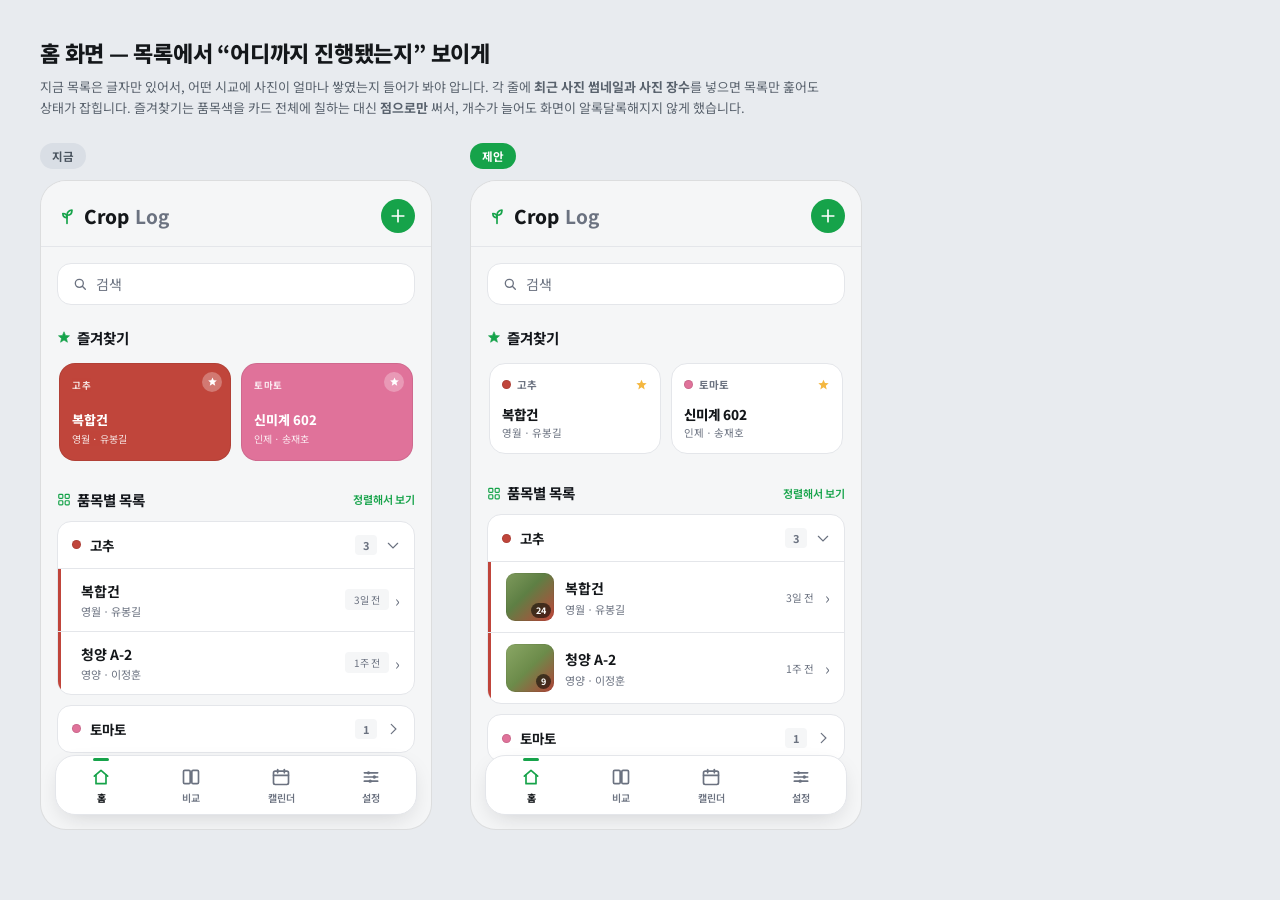
==== .design-proposal/Main.dc.html @ 5c14a6d0 "Add UI proposal design sources Side-by-side current/proposed mockups for three screens (home list th" ====
<!doctype html>
<html>
<head>
  <meta charset="utf-8">
  <script src="./support.js"></script>
</head>
<body>
<x-dc>
<helmet>
  <link rel="stylesheet" href="https://fonts.googleapis.com/css2?family=Noto+Sans+KR:wght@400;500;700;800;900&display=swap">
  <style>
    :root{
      --soil:#12151A; --leaf:#16A34A; --cream:#F5F6F7; --paper:#ffffff;
      --line:#E4E6EA; --ink:#14171A; --muted:#6B7280;
    }
    body{margin:0;background:#E8EBEF;color:var(--ink);
      font-family:'Noto Sans KR','Apple SD Gothic Neo','Malgun Gothic',sans-serif;}
    a{color:var(--leaf);} a:hover{color:#15803D;}
    .board{padding:36px 40px 40px;}
    .board-title{font-size:22px;font-weight:800;margin:0 0 8px;letter-spacing:-0.01em;}
    .board-sub{font-size:13px;line-height:1.65;color:#59626D;margin:0 0 24px;max-width:780px;}
    .cols{display:flex;gap:40px;align-items:flex-start;}
    .col{display:flex;flex-direction:column;gap:11px;width:390px;}
    .chip{align-self:flex-start;display:inline-flex;align-items:center;gap:6px;
      font-size:11.5px;font-weight:700;padding:5px 12px;border-radius:20px;}
    .chip-now{background:#D9DEE5;color:#4B5560;}
    .chip-new{background:var(--leaf);color:#fff;}

    /* ── 실제 앱 화면 (style.css 값 그대로) ── */
    .phone{width:390px;height:648px;background:var(--cream);border:1px solid rgba(0,0,0,0.10);
      border-radius:26px;overflow:hidden;position:relative;display:flex;flex-direction:column;}
    .topbar{display:flex;align-items:center;justify-content:space-between;gap:10px;
      background:var(--cream);padding:18px 16px 13px;border-bottom:1px solid var(--line);}
    .logo{display:flex;align-items:center;gap:7px;font-size:19px;font-weight:800;letter-spacing:-0.02em;}
    .logo em{font-style:normal;color:var(--muted);font-weight:700;}
    .add{width:34px;height:34px;border-radius:50%;background:var(--leaf);color:#fff;
      display:flex;align-items:center;justify-content:center;flex:0 0 auto;}
    .main{flex:1;padding:16px 16px 0;overflow:hidden;}
    .search{display:flex;align-items:center;gap:8px;background:var(--paper);
      border:1px solid var(--line);border-radius:14px;padding:10px 14px;margin-bottom:20px;
      color:var(--muted);font-size:14px;}
    .sect{display:flex;align-items:center;gap:6px;font-size:14.5px;font-weight:700;
      color:var(--soil);margin:22px 0 11px;}
    .sect:first-of-type{margin-top:0;}
    .sect svg{color:var(--leaf);flex:0 0 auto;}
    .sect .link{margin-left:auto;font-size:11px;font-weight:600;color:var(--leaf);}

    /* 즐겨찾기 — 지금: 품목색 카드 */
    .pin-row{display:grid;grid-template-columns:repeat(2,minmax(0,1fr));gap:10px;padding:4px 2px 6px;}
    .pin{border-radius:16px;padding:14px 12px;position:relative;overflow:hidden;
      border:1px solid rgba(0,0,0,0.08);color:#fff;}
    .pin .ribbon{position:absolute;top:8px;right:8px;width:20px;height:20px;border-radius:50%;
      background:rgba(255,255,255,0.28);display:flex;align-items:center;justify-content:center;}
    .pin .crop{font-size:9.5px;font-weight:700;text-transform:uppercase;letter-spacing:0.5px;
      opacity:0.85;margin-bottom:20px;}
    .pin .name{font-size:13px;font-weight:800;line-height:1.3;margin-bottom:2px;}
    .pin .seg{font-size:10px;opacity:0.85;}

    /* 즐겨찾기 — 제안: 흰 카드 + 색은 점으로만 */
    .pin2{background:var(--paper);border:1px solid var(--line);border-radius:16px;
      padding:13px 12px;position:relative;}
    .pin2 .head{display:flex;align-items:center;gap:6px;margin-bottom:14px;}
    .pin2 .dot{width:9px;height:9px;border-radius:50%;flex:0 0 auto;
      box-shadow:inset 0 0 0 1px rgba(0,0,0,0.10);}
    .pin2 .crop{font-size:10.5px;font-weight:700;color:var(--muted);}
    .pin2 .star{margin-left:auto;color:#F4B740;display:flex;}
    .pin2 .name{font-size:13.5px;font-weight:800;line-height:1.3;margin-bottom:2px;}
    .pin2 .seg{font-size:10.5px;color:var(--muted);}

    /* 품목 그룹 */
    .group{background:var(--paper);border:1px solid var(--line);border-radius:14px;
      overflow:hidden;margin-bottom:10px;}
    .ghead{display:flex;align-items:center;gap:9px;padding:13px 14px;}
    .gdot{width:9px;height:9px;border-radius:50%;flex:0 0 auto;box-shadow:inset 0 0 0 1px rgba(0,0,0,0.10);}
    .gname{font-weight:700;font-size:13.5px;flex:1;}
    .gcount{font-size:11px;font-weight:700;color:var(--muted);background:var(--cream);
      border-radius:4px;padding:2px 8px;}
    .gchev{color:var(--muted);display:flex;}
    .gbody{border-top:1px solid var(--line);}

    /* 목록 행 — 지금 */
    .row{position:relative;display:flex;justify-content:space-between;align-items:center;
      padding:12px 14px;border-bottom:1px solid var(--line);overflow:hidden;}
    .row:last-child{border-bottom:none;}
    .row .bar{position:absolute;left:0;top:0;bottom:0;width:3px;}
    .row .info{padding-left:9px;}
    .row .info .name{font-size:14px;font-weight:700;}
    .row .info .sub{font-size:11px;color:var(--muted);margin-top:2px;}
    .row .right{display:flex;align-items:center;gap:6px;}
    .row .when{font-size:10px;color:var(--muted);background:var(--cream);
      padding:3px 9px;border-radius:4px;white-space:nowrap;}
    .row .chev{color:var(--muted);}

    /* 목록 행 — 제안: 최근 사진 썸네일 + 사진 수 */
    .row2{position:relative;display:flex;align-items:center;gap:11px;
      padding:11px 14px 11px 12px;border-bottom:1px solid var(--line);overflow:hidden;}
    .row2:last-child{border-bottom:none;}
    .row2 .bar{position:absolute;left:0;top:0;bottom:0;width:3px;}
    .row2 .thumb{width:48px;height:48px;border-radius:9px;flex:0 0 auto;margin-left:6px;
      position:relative;overflow:hidden;box-shadow:inset 0 0 0 1px rgba(0,0,0,0.06);}
    .row2 .thumb .n{position:absolute;right:3px;bottom:3px;background:rgba(0,0,0,0.55);
      color:#fff;font-size:9px;font-weight:700;padding:1px 5px;border-radius:9px;}
    .row2 .info{flex:1;min-width:0;}
    .row2 .info .name{font-size:14px;font-weight:700;}
    .row2 .info .sub{font-size:11px;color:var(--muted);margin-top:3px;}
    .row2 .when{font-size:10.5px;color:var(--muted);white-space:nowrap;}
    .row2 .chev{color:var(--muted);flex:0 0 auto;}
    .empty-note{font-size:10.5px;color:var(--muted);padding:2px 2px 0;}

    /* 하단 네비 */
    .nav{position:absolute;left:14px;right:14px;bottom:14px;background:var(--paper);
      border:1px solid var(--line);border-radius:20px;display:flex;
      box-shadow:0 8px 24px -8px rgba(20,23,26,0.18);}
    .nav .it{flex:1;text-align:center;padding:11px 0 9px;font-size:10px;font-weight:600;
      color:var(--muted);position:relative;}
    .nav .it svg{display:block;margin:0 auto 3px;}
    .nav .it.on{color:var(--ink);font-weight:800;}
    .nav .it.on svg{color:var(--leaf);}
    .nav .it.on::before{content:'';position:absolute;top:2px;left:50%;transform:translateX(-50%);
      width:16px;height:3px;background:var(--leaf);border-radius:2px;}
  </style>
</helmet>

<div class="board">
  <h1 class="board-title">홈 화면 — 목록에서 “어디까지 진행됐는지” 보이게</h1>
  <p class="board-sub">지금 목록은 글자만 있어서, 어떤 시교에 사진이 얼마나 쌓였는지 들어가 봐야 압니다. 각 줄에 <b>최근 사진 썸네일과 사진 장수</b>를 넣으면 목록만 훑어도 상태가 잡힙니다. 즐겨찾기는 품목색을 카드 전체에 칠하는 대신 <b>점으로만</b> 써서, 개수가 늘어도 화면이 알록달록해지지 않게 했습니다.</p>

  <div class="cols">
    <!-- ───────── 지금 ───────── -->
    <div class="col">
      <span class="chip chip-now">지금</span>
      <div class="phone">
        <div class="topbar">
          <div class="logo">
            <svg width="20" height="20" viewBox="0 0 24 24" fill="none" stroke="#16A34A" stroke-width="2" stroke-linecap="round" stroke-linejoin="round"><path d="M12 21V11"/><path d="M12 11c0-3.6 2.4-6 6-6 0 3.6-2.4 6-6 6Z"/><path d="M12 14c0-3-2-5-5-5 0 3 2 5 5 5Z"/></svg>
            Crop<em>Log</em>
          </div>
          <div class="add">
            <svg width="20" height="20" viewBox="0 0 24 24" fill="none" stroke="currentColor" stroke-width="2" stroke-linecap="round"><line x1="12" y1="5" x2="12" y2="19"/><line x1="5" y1="12" x2="19" y2="12"/></svg>
          </div>
        </div>
        <div class="main">
          <div class="search">
            <svg width="16" height="16" viewBox="0 0 24 24" fill="none" stroke="currentColor" stroke-width="2" stroke-linecap="round"><circle cx="11" cy="11" r="6"/><line x1="20" y1="20" x2="15.5" y2="15.5"/></svg>
            검색
          </div>

          <div class="sect">
            <svg width="14" height="14" viewBox="0 0 24 24" fill="currentColor" stroke="currentColor" stroke-width="1" stroke-linejoin="round"><polygon points="12,3 14.7,9.3 21.5,9.9 16.3,14.4 17.9,21 12,17.3 6.1,21 7.7,14.4 2.5,9.9 9.3,9.3"/></svg>
            즐겨찾기
          </div>
          <div class="pin-row">
            <div class="pin" style="background:#C0453B">
              <div class="ribbon"><svg width="11" height="11" viewBox="0 0 24 24" fill="#fff"><polygon points="12,3 14.7,9.3 21.5,9.9 16.3,14.4 17.9,21 12,17.3 6.1,21 7.7,14.4 2.5,9.9 9.3,9.3"/></svg></div>
              <div class="crop">고추</div>
              <div class="name">복합건</div>
              <div class="seg">영월 · 유봉길</div>
            </div>
            <div class="pin" style="background:#E0729A">
              <div class="ribbon"><svg width="11" height="11" viewBox="0 0 24 24" fill="#fff"><polygon points="12,3 14.7,9.3 21.5,9.9 16.3,14.4 17.9,21 12,17.3 6.1,21 7.7,14.4 2.5,9.9 9.3,9.3"/></svg></div>
              <div class="crop">토마토</div>
              <div class="name">신미계 602</div>
              <div class="seg">인제 · 송재호</div>
            </div>
          </div>

          <div class="sect">
            <svg width="14" height="14" viewBox="0 0 24 24" fill="none" stroke="currentColor" stroke-width="2" stroke-linejoin="round"><rect x="3" y="4" width="7" height="7" rx="1.5"/><rect x="14" y="4" width="7" height="7" rx="1.5"/><rect x="3" y="15" width="7" height="7" rx="1.5"/><rect x="14" y="15" width="7" height="7" rx="1.5"/></svg>
            품목별 목록
            <span class="link">정렬해서 보기</span>
          </div>
          <div class="group">
            <div class="ghead">
              <span class="gdot" style="background:#C0453B"></span>
              <span class="gname">고추</span>
              <span class="gcount">3</span>
              <span class="gchev"><svg width="14" height="14" viewBox="0 0 24 24" fill="none" stroke="currentColor" stroke-width="2" stroke-linecap="round" style="transform:rotate(90deg)"><polyline points="9,4 17,12 9,20"/></svg></span>
            </div>
            <div class="gbody">
              <div class="row">
                <div class="bar" style="background:#C0453B"></div>
                <div class="info"><div class="name">복합건</div><div class="sub">영월 · 유봉길</div></div>
                <div class="right"><span class="when">3일 전</span><span class="chev">›</span></div>
              </div>
              <div class="row">
                <div class="bar" style="background:#C0453B"></div>
                <div class="info"><div class="name">청양 A-2</div><div class="sub">영양 · 이정훈</div></div>
                <div class="right"><span class="when">1주 전</span><span class="chev">›</span></div>
              </div>
            </div>
          </div>
          <div class="group">
            <div class="ghead">
              <span class="gdot" style="background:#E0729A"></span>
              <span class="gname">토마토</span>
              <span class="gcount">1</span>
              <span class="gchev"><svg width="14" height="14" viewBox="0 0 24 24" fill="none" stroke="currentColor" stroke-width="2" stroke-linecap="round"><polyline points="9,4 17,12 9,20"/></svg></span>
            </div>
          </div>
        </div>

        <div class="nav">
          <div class="it on"><svg width="20" height="20" viewBox="0 0 24 24" fill="none" stroke="currentColor" stroke-width="2" stroke-linecap="round" stroke-linejoin="round"><path d="M4 11l8-7 8 7"/><path d="M6 9.5V20h12V9.5"/></svg>홈</div>
          <div class="it"><svg width="20" height="20" viewBox="0 0 24 24" fill="none" stroke="currentColor" stroke-width="2" stroke-linejoin="round"><rect x="3" y="4" width="8" height="16" rx="1.5"/><rect x="13" y="4" width="8" height="16" rx="1.5"/></svg>비교</div>
          <div class="it"><svg width="20" height="20" viewBox="0 0 24 24" fill="none" stroke="currentColor" stroke-width="2" stroke-linecap="round" stroke-linejoin="round"><rect x="3" y="5" width="18" height="16" rx="2"/><line x1="3" y1="10" x2="21" y2="10"/><line x1="8" y1="3" x2="8" y2="7"/><line x1="16" y1="3" x2="16" y2="7"/></svg>캘린더</div>
          <div class="it"><svg width="20" height="20" viewBox="0 0 24 24" fill="none" stroke="currentColor" stroke-width="2" stroke-linecap="round"><line x1="4" y1="7" x2="20" y2="7"/><circle cx="9" cy="7" r="2" fill="currentColor" stroke="none"/><line x1="4" y1="12" x2="20" y2="12"/><circle cx="16" cy="12" r="2" fill="currentColor" stroke="none"/><line x1="4" y1="17" x2="20" y2="17"/><circle cx="11" cy="17" r="2" fill="currentColor" stroke="none"/></svg>설정</div>
        </div>
      </div>
    </div>

    <!-- ───────── 제안 ───────── -->
    <div class="col">
      <span class="chip chip-new">제안</span>
      <div class="phone">
        <div class="topbar">
          <div class="logo">
            <svg width="20" height="20" viewBox="0 0 24 24" fill="none" stroke="#16A34A" stroke-width="2" stroke-linecap="round" stroke-linejoin="round"><path d="M12 21V11"/><path d="M12 11c0-3.6 2.4-6 6-6 0 3.6-2.4 6-6 6Z"/><path d="M12 14c0-3-2-5-5-5 0 3 2 5 5 5Z"/></svg>
            Crop<em>Log</em>
          </div>
          <div class="add">
            <svg width="20" height="20" viewBox="0 0 24 24" fill="none" stroke="currentColor" stroke-width="2" stroke-linecap="round"><line x1="12" y1="5" x2="12" y2="19"/><line x1="5" y1="12" x2="19" y2="12"/></svg>
          </div>
        </div>
        <div class="main">
          <div class="search">
            <svg width="16" height="16" viewBox="0 0 24 24" fill="none" stroke="currentColor" stroke-width="2" stroke-linecap="round"><circle cx="11" cy="11" r="6"/><line x1="20" y1="20" x2="15.5" y2="15.5"/></svg>
            검색
          </div>

          <div class="sect">
            <svg width="14" height="14" viewBox="0 0 24 24" fill="currentColor" stroke="currentColor" stroke-width="1" stroke-linejoin="round"><polygon points="12,3 14.7,9.3 21.5,9.9 16.3,14.4 17.9,21 12,17.3 6.1,21 7.7,14.4 2.5,9.9 9.3,9.3"/></svg>
            즐겨찾기
          </div>
          <div class="pin-row">
            <div class="pin2">
              <div class="head">
                <span class="dot" style="background:#C0453B"></span>
                <span class="crop">고추</span>
                <span class="star"><svg width="13" height="13" viewBox="0 0 24 24" fill="currentColor"><polygon points="12,3 14.7,9.3 21.5,9.9 16.3,14.4 17.9,21 12,17.3 6.1,21 7.7,14.4 2.5,9.9 9.3,9.3"/></svg></span>
              </div>
              <div class="name">복합건</div>
              <div class="seg">영월 · 유봉길</div>
            </div>
            <div class="pin2">
              <div class="head">
                <span class="dot" style="background:#E0729A"></span>
                <span class="crop">토마토</span>
                <span class="star"><svg width="13" height="13" viewBox="0 0 24 24" fill="currentColor"><polygon points="12,3 14.7,9.3 21.5,9.9 16.3,14.4 17.9,21 12,17.3 6.1,21 7.7,14.4 2.5,9.9 9.3,9.3"/></svg></span>
              </div>
              <div class="name">신미계 602</div>
              <div class="seg">인제 · 송재호</div>
            </div>
          </div>

          <div class="sect">
            <svg width="14" height="14" viewBox="0 0 24 24" fill="none" stroke="currentColor" stroke-width="2" stroke-linejoin="round"><rect x="3" y="4" width="7" height="7" rx="1.5"/><rect x="14" y="4" width="7" height="7" rx="1.5"/><rect x="3" y="15" width="7" height="7" rx="1.5"/><rect x="14" y="15" width="7" height="7" rx="1.5"/></svg>
            품목별 목록
            <span class="link">정렬해서 보기</span>
          </div>
          <div class="group">
            <div class="ghead">
              <span class="gdot" style="background:#C0453B"></span>
              <span class="gname">고추</span>
              <span class="gcount">3</span>
              <span class="gchev"><svg width="14" height="14" viewBox="0 0 24 24" fill="none" stroke="currentColor" stroke-width="2" stroke-linecap="round" style="transform:rotate(90deg)"><polyline points="9,4 17,12 9,20"/></svg></span>
            </div>
            <div class="gbody">
              <div class="row2">
                <div class="bar" style="background:#C0453B"></div>
                <div class="thumb" style="background:linear-gradient(135deg,#7E9A5C 0%,#5E7F44 42%,#C1443A 100%)">
                  <span class="n">24</span>
                </div>
                <div class="info">
                  <div class="name">복합건</div>
                  <div class="sub">영월 · 유봉길</div>
                </div>
                <span class="when">3일 전</span>
                <span class="chev">›</span>
              </div>
              <div class="row2">
                <div class="bar" style="background:#C0453B"></div>
                <div class="thumb" style="background:linear-gradient(135deg,#8AA765 0%,#6C8B4A 50%,#B14338 100%)">
                  <span class="n">9</span>
                </div>
                <div class="info">
                  <div class="name">청양 A-2</div>
                  <div class="sub">영양 · 이정훈</div>
                </div>
                <span class="when">1주 전</span>
                <span class="chev">›</span>
              </div>
            </div>
          </div>
          <div class="group">
            <div class="ghead">
              <span class="gdot" style="background:#E0729A"></span>
              <span class="gname">토마토</span>
              <span class="gcount">1</span>
              <span class="gchev"><svg width="14" height="14" viewBox="0 0 24 24" fill="none" stroke="currentColor" stroke-width="2" stroke-linecap="round"><polyline points="9,4 17,12 9,20"/></svg></span>
            </div>
          </div>
          <div class="empty-note">※ 썸네일은 예시 이미지입니다 — 실제로는 마지막에 올린 사진이 들어갑니다.</div>
        </div>

        <div class="nav">
          <div class="it on"><svg width="20" height="20" viewBox="0 0 24 24" fill="none" stroke="currentColor" stroke-width="2" stroke-linecap="round" stroke-linejoin="round"><path d="M4 11l8-7 8 7"/><path d="M6 9.5V20h12V9.5"/></svg>홈</div>
          <div class="it"><svg width="20" height="20" viewBox="0 0 24 24" fill="none" stroke="currentColor" stroke-width="2" stroke-linejoin="round"><rect x="3" y="4" width="8" height="16" rx="1.5"/><rect x="13" y="4" width="8" height="16" rx="1.5"/></svg>비교</div>
          <div class="it"><svg width="20" height="20" viewBox="0 0 24 24" fill="none" stroke="currentColor" stroke-width="2" stroke-linecap="round" stroke-linejoin="round"><rect x="3" y="5" width="18" height="16" rx="2"/><line x1="3" y1="10" x2="21" y2="10"/><line x1="8" y1="3" x2="8" y2="7"/><line x1="16" y1="3" x2="16" y2="7"/></svg>캘린더</div>
          <div class="it"><svg width="20" height="20" viewBox="0 0 24 24" fill="none" stroke="currentColor" stroke-width="2" stroke-linecap="round"><line x1="4" y1="7" x2="20" y2="7"/><circle cx="9" cy="7" r="2" fill="currentColor" stroke="none"/><line x1="4" y1="12" x2="20" y2="12"/><circle cx="16" cy="12" r="2" fill="currentColor" stroke="none"/><line x1="4" y1="17" x2="20" y2="17"/><circle cx="11" cy="17" r="2" fill="currentColor" stroke="none"/></svg>설정</div>
        </div>
      </div>
    </div>
  </div>
</div>
</x-dc>
</body>
</html>
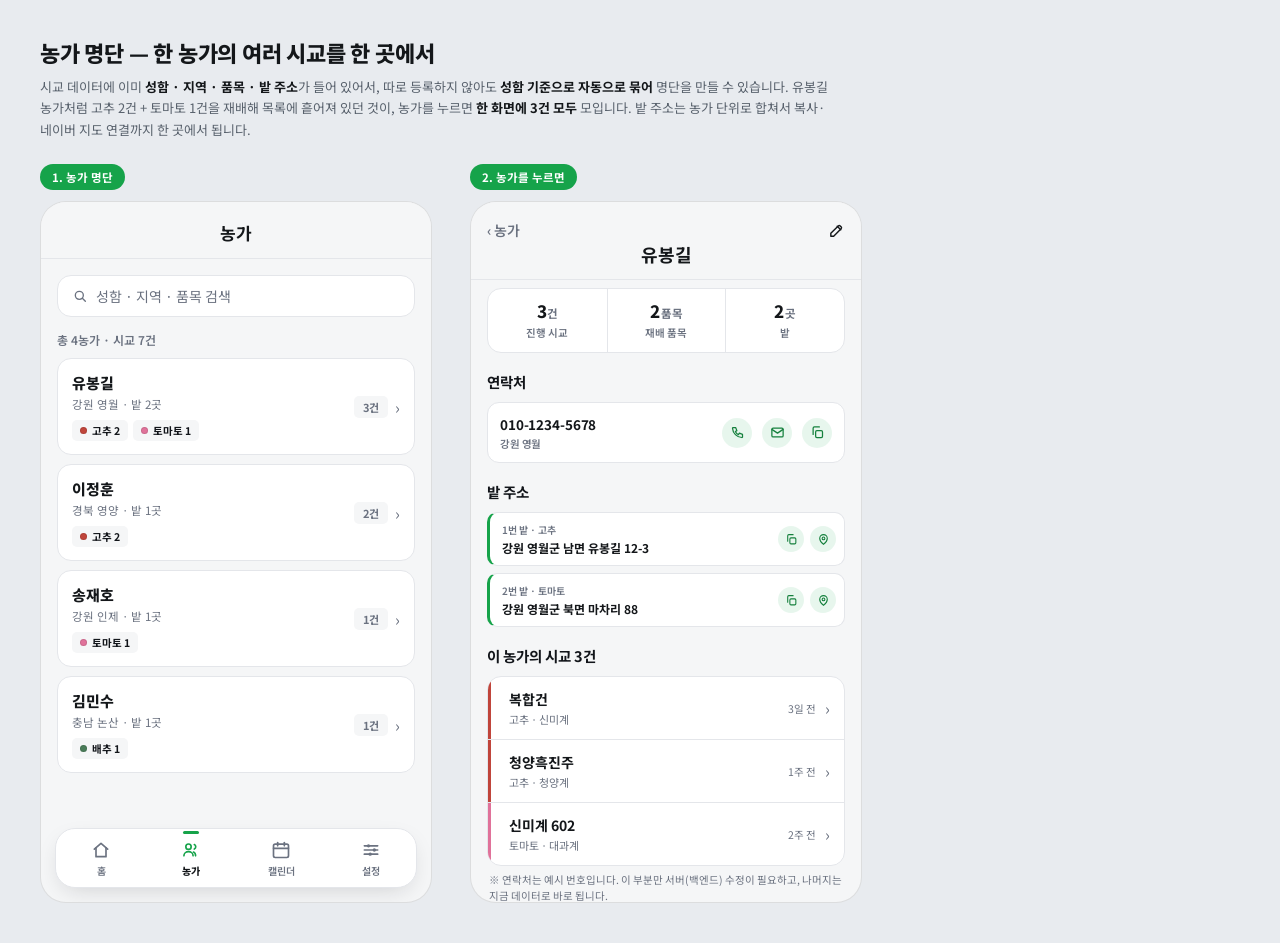
==== commit d33720b7: "Add grower directory design sources Mockups for a grower-keyed view of the same trial data: a direct" ====
--- a/.design-proposal/Main.dc.html
+++ b/.design-proposal/Main.dc.html
@@ -18,96 +18,84 @@
     a{color:var(--leaf);} a:hover{color:#15803D;}
     .board{padding:36px 40px 40px;}
     .board-title{font-size:22px;font-weight:800;margin:0 0 8px;letter-spacing:-0.01em;}
-    .board-sub{font-size:13px;line-height:1.65;color:#59626D;margin:0 0 24px;max-width:780px;}
+    .board-sub{font-size:13px;line-height:1.65;color:#59626D;margin:0 0 24px;max-width:790px;}
+    .board-sub b{color:var(--ink);}
     .cols{display:flex;gap:40px;align-items:flex-start;}
     .col{display:flex;flex-direction:column;gap:11px;width:390px;}
     .chip{align-self:flex-start;display:inline-flex;align-items:center;gap:6px;
-      font-size:11.5px;font-weight:700;padding:5px 12px;border-radius:20px;}
-    .chip-now{background:#D9DEE5;color:#4B5560;}
-    .chip-new{background:var(--leaf);color:#fff;}
-
-    /* ── 실제 앱 화면 (style.css 값 그대로) ── */
-    .phone{width:390px;height:648px;background:var(--cream);border:1px solid rgba(0,0,0,0.10);
+      font-size:11.5px;font-weight:700;padding:5px 12px;border-radius:20px;
+      background:var(--leaf);color:#fff;}
+
+    .phone{width:390px;height:700px;background:var(--cream);border:1px solid rgba(0,0,0,0.10);
       border-radius:26px;overflow:hidden;position:relative;display:flex;flex-direction:column;}
     .topbar{display:flex;align-items:center;justify-content:space-between;gap:10px;
       background:var(--cream);padding:18px 16px 13px;border-bottom:1px solid var(--line);}
-    .logo{display:flex;align-items:center;gap:7px;font-size:19px;font-weight:800;letter-spacing:-0.02em;}
-    .logo em{font-style:normal;color:var(--muted);font-weight:700;}
-    .add{width:34px;height:34px;border-radius:50%;background:var(--leaf);color:#fff;
+    .topbar h1{margin:0;font-size:17px;font-weight:700;flex:1;text-align:center;}
+    .topbar .back{font-size:14px;font-weight:600;color:var(--muted);}
+    .topbar .sp{width:34px;flex:0 0 auto;}
+    .tb-stack{flex-direction:column;align-items:stretch;gap:2px;padding-bottom:12px;}
+    .tb-row{display:flex;align-items:center;justify-content:space-between;gap:8px;}
+    .tb-stack h1{font-size:18px;line-height:1.35;text-align:center;}
+    .main{flex:1;padding:16px 16px 0;overflow:hidden;}
+
+    .search{display:flex;align-items:center;gap:8px;background:var(--paper);
+      border:1px solid var(--line);border-radius:14px;padding:10px 14px;margin-bottom:14px;
+      color:var(--muted);font-size:14px;}
+    .count{font-size:12px;color:var(--muted);margin-bottom:10px;font-weight:600;}
+
+    /* 농가 카드 */
+    .farm{background:var(--paper);border:1px solid var(--line);border-radius:14px;
+      padding:13px 14px;margin-bottom:9px;display:flex;align-items:center;gap:12px;}
+    .farm .b{flex:1;min-width:0;}
+    .farm .nm{font-size:15px;font-weight:800;letter-spacing:-0.01em;}
+    .farm .rg{font-size:11.5px;color:var(--muted);margin-top:3px;}
+    .crops{display:flex;flex-wrap:wrap;gap:5px;margin-top:8px;}
+    .ctag{display:inline-flex;align-items:center;gap:5px;font-size:10.5px;font-weight:700;
+      background:var(--cream);border-radius:5px;padding:3px 8px;color:var(--soil);}
+    .ctag .d{width:7px;height:7px;border-radius:50%;box-shadow:inset 0 0 0 1px rgba(0,0,0,0.10);}
+    .farm .rt{display:flex;align-items:center;gap:7px;flex:0 0 auto;}
+    .farm .cnt{font-size:11px;font-weight:700;color:var(--muted);background:var(--cream);
+      border-radius:5px;padding:3px 9px;white-space:nowrap;}
+    .farm .chev{color:var(--muted);}
+
+    /* 농가 상세 */
+    .stats{display:grid;grid-template-columns:repeat(3,minmax(0,1fr));background:var(--paper);
+      border:1px solid var(--line);border-radius:14px;overflow:hidden;margin:-8px 0 12px;}
+    .stat{padding:12px 8px;text-align:center;}
+    .stat+.stat{border-left:1px solid var(--line);}
+    .stat .v{font-size:17px;font-weight:800;letter-spacing:-0.02em;line-height:1.2;}
+    .stat .v em{font-style:normal;font-size:11.5px;font-weight:700;color:var(--muted);margin-left:1px;}
+    .stat .k{font-size:10.5px;color:var(--muted);margin-top:4px;font-weight:600;}
+
+    .sect{display:flex;align-items:center;gap:6px;font-size:14.5px;font-weight:700;
+      color:var(--soil);margin:18px 0 10px;}
+    .sect:first-of-type{margin-top:0;}
+
+    .contact{display:flex;align-items:center;gap:10px;background:var(--paper);
+      border:1px solid var(--line);border-radius:12px;padding:11px 12px;margin-bottom:8px;}
+    .contact .t{flex:1;font-size:13.5px;font-weight:700;letter-spacing:-0.01em;}
+    .contact .t span{display:block;font-size:10.5px;font-weight:600;color:var(--muted);margin-top:2px;}
+    .ib{width:30px;height:30px;border-radius:50%;background:rgba(22,163,74,0.10);color:#15803D;
       display:flex;align-items:center;justify-content:center;flex:0 0 auto;}
-    .main{flex:1;padding:16px 16px 0;overflow:hidden;}
-    .search{display:flex;align-items:center;gap:8px;background:var(--paper);
-      border:1px solid var(--line);border-radius:14px;padding:10px 14px;margin-bottom:20px;
-      color:var(--muted);font-size:14px;}
-    .sect{display:flex;align-items:center;gap:6px;font-size:14.5px;font-weight:700;
-      color:var(--soil);margin:22px 0 11px;}
-    .sect:first-of-type{margin-top:0;}
-    .sect svg{color:var(--leaf);flex:0 0 auto;}
-    .sect .link{margin-left:auto;font-size:11px;font-weight:600;color:var(--leaf);}
-
-    /* 즐겨찾기 — 지금: 품목색 카드 */
-    .pin-row{display:grid;grid-template-columns:repeat(2,minmax(0,1fr));gap:10px;padding:4px 2px 6px;}
-    .pin{border-radius:16px;padding:14px 12px;position:relative;overflow:hidden;
-      border:1px solid rgba(0,0,0,0.08);color:#fff;}
-    .pin .ribbon{position:absolute;top:8px;right:8px;width:20px;height:20px;border-radius:50%;
-      background:rgba(255,255,255,0.28);display:flex;align-items:center;justify-content:center;}
-    .pin .crop{font-size:9.5px;font-weight:700;text-transform:uppercase;letter-spacing:0.5px;
-      opacity:0.85;margin-bottom:20px;}
-    .pin .name{font-size:13px;font-weight:800;line-height:1.3;margin-bottom:2px;}
-    .pin .seg{font-size:10px;opacity:0.85;}
-
-    /* 즐겨찾기 — 제안: 흰 카드 + 색은 점으로만 */
-    .pin2{background:var(--paper);border:1px solid var(--line);border-radius:16px;
-      padding:13px 12px;position:relative;}
-    .pin2 .head{display:flex;align-items:center;gap:6px;margin-bottom:14px;}
-    .pin2 .dot{width:9px;height:9px;border-radius:50%;flex:0 0 auto;
-      box-shadow:inset 0 0 0 1px rgba(0,0,0,0.10);}
-    .pin2 .crop{font-size:10.5px;font-weight:700;color:var(--muted);}
-    .pin2 .star{margin-left:auto;color:#F4B740;display:flex;}
-    .pin2 .name{font-size:13.5px;font-weight:800;line-height:1.3;margin-bottom:2px;}
-    .pin2 .seg{font-size:10.5px;color:var(--muted);}
-
-    /* 품목 그룹 */
-    .group{background:var(--paper);border:1px solid var(--line);border-radius:14px;
-      overflow:hidden;margin-bottom:10px;}
-    .ghead{display:flex;align-items:center;gap:9px;padding:13px 14px;}
-    .gdot{width:9px;height:9px;border-radius:50%;flex:0 0 auto;box-shadow:inset 0 0 0 1px rgba(0,0,0,0.10);}
-    .gname{font-weight:700;font-size:13.5px;flex:1;}
-    .gcount{font-size:11px;font-weight:700;color:var(--muted);background:var(--cream);
-      border-radius:4px;padding:2px 8px;}
-    .gchev{color:var(--muted);display:flex;}
-    .gbody{border-top:1px solid var(--line);}
-
-    /* 목록 행 — 지금 */
-    .row{position:relative;display:flex;justify-content:space-between;align-items:center;
-      padding:12px 14px;border-bottom:1px solid var(--line);overflow:hidden;}
-    .row:last-child{border-bottom:none;}
-    .row .bar{position:absolute;left:0;top:0;bottom:0;width:3px;}
-    .row .info{padding-left:9px;}
-    .row .info .name{font-size:14px;font-weight:700;}
-    .row .info .sub{font-size:11px;color:var(--muted);margin-top:2px;}
-    .row .right{display:flex;align-items:center;gap:6px;}
-    .row .when{font-size:10px;color:var(--muted);background:var(--cream);
-      padding:3px 9px;border-radius:4px;white-space:nowrap;}
-    .row .chev{color:var(--muted);}
-
-    /* 목록 행 — 제안: 최근 사진 썸네일 + 사진 수 */
-    .row2{position:relative;display:flex;align-items:center;gap:11px;
-      padding:11px 14px 11px 12px;border-bottom:1px solid var(--line);overflow:hidden;}
-    .row2:last-child{border-bottom:none;}
-    .row2 .bar{position:absolute;left:0;top:0;bottom:0;width:3px;}
-    .row2 .thumb{width:48px;height:48px;border-radius:9px;flex:0 0 auto;margin-left:6px;
-      position:relative;overflow:hidden;box-shadow:inset 0 0 0 1px rgba(0,0,0,0.06);}
-    .row2 .thumb .n{position:absolute;right:3px;bottom:3px;background:rgba(0,0,0,0.55);
-      color:#fff;font-size:9px;font-weight:700;padding:1px 5px;border-radius:9px;}
-    .row2 .info{flex:1;min-width:0;}
-    .row2 .info .name{font-size:14px;font-weight:700;}
-    .row2 .info .sub{font-size:11px;color:var(--muted);margin-top:3px;}
-    .row2 .when{font-size:10.5px;color:var(--muted);white-space:nowrap;}
-    .row2 .chev{color:var(--muted);flex:0 0 auto;}
-    .empty-note{font-size:10.5px;color:var(--muted);padding:2px 2px 0;}
-
-    /* 하단 네비 */
+
+    .addr{display:flex;align-items:center;gap:6px;background:var(--paper);border:1px solid var(--line);
+      border-left:3px solid var(--leaf);border-radius:10px;padding:9px 8px 9px 12px;margin-bottom:7px;
+      font-size:12px;font-weight:700;}
+    .addr .t{flex:1;overflow:hidden;text-overflow:ellipsis;white-space:nowrap;}
+    .addr .t em{display:block;font-style:normal;font-size:10px;font-weight:600;color:var(--muted);margin-bottom:2px;}
+    .addr .ib{width:26px;height:26px;}
+
+    .tgroup{background:var(--paper);border:1px solid var(--line);border-radius:14px;overflow:hidden;}
+    .trow{position:relative;display:flex;align-items:center;gap:9px;padding:12px 14px;
+      border-bottom:1px solid var(--line);overflow:hidden;}
+    .trow:last-child{border-bottom:none;}
+    .trow .bar{position:absolute;left:0;top:0;bottom:0;width:3px;}
+    .trow .b{flex:1;min-width:0;padding-left:7px;}
+    .trow .nm{font-size:14px;font-weight:700;}
+    .trow .sb{font-size:11px;color:var(--muted);margin-top:2px;}
+    .trow .wh{font-size:10.5px;color:var(--muted);white-space:nowrap;}
+    .trow .chev{color:var(--muted);}
+
     .nav{position:absolute;left:14px;right:14px;bottom:14px;background:var(--paper);
       border:1px solid var(--line);border-radius:20px;display:flex;
       box-shadow:0 8px 24px -8px rgba(20,23,26,0.18);}
@@ -118,195 +106,145 @@
     .nav .it.on svg{color:var(--leaf);}
     .nav .it.on::before{content:'';position:absolute;top:2px;left:50%;transform:translateX(-50%);
       width:16px;height:3px;background:var(--leaf);border-radius:2px;}
+    .note-s{font-size:10.5px;color:var(--muted);padding:6px 2px 0;line-height:1.5;}
   </style>
 </helmet>
 
 <div class="board">
-  <h1 class="board-title">홈 화면 — 목록에서 “어디까지 진행됐는지” 보이게</h1>
-  <p class="board-sub">지금 목록은 글자만 있어서, 어떤 시교에 사진이 얼마나 쌓였는지 들어가 봐야 압니다. 각 줄에 <b>최근 사진 썸네일과 사진 장수</b>를 넣으면 목록만 훑어도 상태가 잡힙니다. 즐겨찾기는 품목색을 카드 전체에 칠하는 대신 <b>점으로만</b> 써서, 개수가 늘어도 화면이 알록달록해지지 않게 했습니다.</p>
+  <h1 class="board-title">농가 명단 — 한 농가의 여러 시교를 한 곳에서</h1>
+  <p class="board-sub">시교 데이터에 이미 <b>성함 · 지역 · 품목 · 밭 주소</b>가 들어 있어서, 따로 등록하지 않아도 <b>성함 기준으로 자동으로 묶어</b> 명단을 만들 수 있습니다. 유봉길 농가처럼 고추 2건 + 토마토 1건을 재배해 목록에 흩어져 있던 것이, 농가를 누르면 <b>한 화면에 3건 모두</b> 모입니다. 밭 주소는 농가 단위로 합쳐서 복사·네이버 지도 연결까지 한 곳에서 됩니다.</p>
 
   <div class="cols">
-    <!-- ───────── 지금 ───────── -->
+    <!-- ── 농가 명단 ── -->
     <div class="col">
-      <span class="chip chip-now">지금</span>
+      <span class="chip">1. 농가 명단</span>
       <div class="phone">
         <div class="topbar">
-          <div class="logo">
-            <svg width="20" height="20" viewBox="0 0 24 24" fill="none" stroke="#16A34A" stroke-width="2" stroke-linecap="round" stroke-linejoin="round"><path d="M12 21V11"/><path d="M12 11c0-3.6 2.4-6 6-6 0 3.6-2.4 6-6 6Z"/><path d="M12 14c0-3-2-5-5-5 0 3 2 5 5 5Z"/></svg>
-            Crop<em>Log</em>
-          </div>
-          <div class="add">
-            <svg width="20" height="20" viewBox="0 0 24 24" fill="none" stroke="currentColor" stroke-width="2" stroke-linecap="round"><line x1="12" y1="5" x2="12" y2="19"/><line x1="5" y1="12" x2="19" y2="12"/></svg>
-          </div>
+          <span class="sp"></span>
+          <h1>농가</h1>
+          <span class="sp"></span>
         </div>
         <div class="main">
           <div class="search">
             <svg width="16" height="16" viewBox="0 0 24 24" fill="none" stroke="currentColor" stroke-width="2" stroke-linecap="round"><circle cx="11" cy="11" r="6"/><line x1="20" y1="20" x2="15.5" y2="15.5"/></svg>
-            검색
-          </div>
-
-          <div class="sect">
-            <svg width="14" height="14" viewBox="0 0 24 24" fill="currentColor" stroke="currentColor" stroke-width="1" stroke-linejoin="round"><polygon points="12,3 14.7,9.3 21.5,9.9 16.3,14.4 17.9,21 12,17.3 6.1,21 7.7,14.4 2.5,9.9 9.3,9.3"/></svg>
-            즐겨찾기
-          </div>
-          <div class="pin-row">
-            <div class="pin" style="background:#C0453B">
-              <div class="ribbon"><svg width="11" height="11" viewBox="0 0 24 24" fill="#fff"><polygon points="12,3 14.7,9.3 21.5,9.9 16.3,14.4 17.9,21 12,17.3 6.1,21 7.7,14.4 2.5,9.9 9.3,9.3"/></svg></div>
-              <div class="crop">고추</div>
-              <div class="name">복합건</div>
-              <div class="seg">영월 · 유봉길</div>
-            </div>
-            <div class="pin" style="background:#E0729A">
-              <div class="ribbon"><svg width="11" height="11" viewBox="0 0 24 24" fill="#fff"><polygon points="12,3 14.7,9.3 21.5,9.9 16.3,14.4 17.9,21 12,17.3 6.1,21 7.7,14.4 2.5,9.9 9.3,9.3"/></svg></div>
-              <div class="crop">토마토</div>
-              <div class="name">신미계 602</div>
-              <div class="seg">인제 · 송재호</div>
-            </div>
-          </div>
-
-          <div class="sect">
-            <svg width="14" height="14" viewBox="0 0 24 24" fill="none" stroke="currentColor" stroke-width="2" stroke-linejoin="round"><rect x="3" y="4" width="7" height="7" rx="1.5"/><rect x="14" y="4" width="7" height="7" rx="1.5"/><rect x="3" y="15" width="7" height="7" rx="1.5"/><rect x="14" y="15" width="7" height="7" rx="1.5"/></svg>
-            품목별 목록
-            <span class="link">정렬해서 보기</span>
-          </div>
-          <div class="group">
-            <div class="ghead">
-              <span class="gdot" style="background:#C0453B"></span>
-              <span class="gname">고추</span>
-              <span class="gcount">3</span>
-              <span class="gchev"><svg width="14" height="14" viewBox="0 0 24 24" fill="none" stroke="currentColor" stroke-width="2" stroke-linecap="round" style="transform:rotate(90deg)"><polyline points="9,4 17,12 9,20"/></svg></span>
-            </div>
-            <div class="gbody">
-              <div class="row">
-                <div class="bar" style="background:#C0453B"></div>
-                <div class="info"><div class="name">복합건</div><div class="sub">영월 · 유봉길</div></div>
-                <div class="right"><span class="when">3일 전</span><span class="chev">›</span></div>
-              </div>
-              <div class="row">
-                <div class="bar" style="background:#C0453B"></div>
-                <div class="info"><div class="name">청양 A-2</div><div class="sub">영양 · 이정훈</div></div>
-                <div class="right"><span class="when">1주 전</span><span class="chev">›</span></div>
-              </div>
-            </div>
-          </div>
-          <div class="group">
-            <div class="ghead">
-              <span class="gdot" style="background:#E0729A"></span>
-              <span class="gname">토마토</span>
-              <span class="gcount">1</span>
-              <span class="gchev"><svg width="14" height="14" viewBox="0 0 24 24" fill="none" stroke="currentColor" stroke-width="2" stroke-linecap="round"><polyline points="9,4 17,12 9,20"/></svg></span>
-            </div>
+            성함 · 지역 · 품목 검색
+          </div>
+          <div class="count">총 4농가 · 시교 7건</div>
+
+          <div class="farm">
+            <div class="b">
+              <div class="nm">유봉길</div>
+              <div class="rg">강원 영월 · 밭 2곳</div>
+              <div class="crops">
+                <span class="ctag"><span class="d" style="background:#C0453B"></span>고추 2</span>
+                <span class="ctag"><span class="d" style="background:#E0729A"></span>토마토 1</span>
+              </div>
+            </div>
+            <div class="rt"><span class="cnt">3건</span><span class="chev">›</span></div>
+          </div>
+
+          <div class="farm">
+            <div class="b">
+              <div class="nm">이정훈</div>
+              <div class="rg">경북 영양 · 밭 1곳</div>
+              <div class="crops">
+                <span class="ctag"><span class="d" style="background:#C0453B"></span>고추 2</span>
+              </div>
+            </div>
+            <div class="rt"><span class="cnt">2건</span><span class="chev">›</span></div>
+          </div>
+
+          <div class="farm">
+            <div class="b">
+              <div class="nm">송재호</div>
+              <div class="rg">강원 인제 · 밭 1곳</div>
+              <div class="crops">
+                <span class="ctag"><span class="d" style="background:#E0729A"></span>토마토 1</span>
+              </div>
+            </div>
+            <div class="rt"><span class="cnt">1건</span><span class="chev">›</span></div>
+          </div>
+
+          <div class="farm">
+            <div class="b">
+              <div class="nm">김민수</div>
+              <div class="rg">충남 논산 · 밭 1곳</div>
+              <div class="crops">
+                <span class="ctag"><span class="d" style="background:#4A7C59"></span>배추 1</span>
+              </div>
+            </div>
+            <div class="rt"><span class="cnt">1건</span><span class="chev">›</span></div>
           </div>
         </div>
 
         <div class="nav">
-          <div class="it on"><svg width="20" height="20" viewBox="0 0 24 24" fill="none" stroke="currentColor" stroke-width="2" stroke-linecap="round" stroke-linejoin="round"><path d="M4 11l8-7 8 7"/><path d="M6 9.5V20h12V9.5"/></svg>홈</div>
-          <div class="it"><svg width="20" height="20" viewBox="0 0 24 24" fill="none" stroke="currentColor" stroke-width="2" stroke-linejoin="round"><rect x="3" y="4" width="8" height="16" rx="1.5"/><rect x="13" y="4" width="8" height="16" rx="1.5"/></svg>비교</div>
+          <div class="it"><svg width="20" height="20" viewBox="0 0 24 24" fill="none" stroke="currentColor" stroke-width="2" stroke-linecap="round" stroke-linejoin="round"><path d="M4 11l8-7 8 7"/><path d="M6 9.5V20h12V9.5"/></svg>홈</div>
+          <div class="it on"><svg width="20" height="20" viewBox="0 0 24 24" fill="none" stroke="currentColor" stroke-width="2" stroke-linecap="round" stroke-linejoin="round"><circle cx="9" cy="8" r="3.2"/><path d="M3.5 19c0-3 2.5-5 5.5-5s5.5 2 5.5 5"/><path d="M16 5.5a3 3 0 0 1 0 5.4"/><path d="M17.5 19c0-2.4-1-4-2.5-4.6"/></svg>농가</div>
           <div class="it"><svg width="20" height="20" viewBox="0 0 24 24" fill="none" stroke="currentColor" stroke-width="2" stroke-linecap="round" stroke-linejoin="round"><rect x="3" y="5" width="18" height="16" rx="2"/><line x1="3" y1="10" x2="21" y2="10"/><line x1="8" y1="3" x2="8" y2="7"/><line x1="16" y1="3" x2="16" y2="7"/></svg>캘린더</div>
           <div class="it"><svg width="20" height="20" viewBox="0 0 24 24" fill="none" stroke="currentColor" stroke-width="2" stroke-linecap="round"><line x1="4" y1="7" x2="20" y2="7"/><circle cx="9" cy="7" r="2" fill="currentColor" stroke="none"/><line x1="4" y1="12" x2="20" y2="12"/><circle cx="16" cy="12" r="2" fill="currentColor" stroke="none"/><line x1="4" y1="17" x2="20" y2="17"/><circle cx="11" cy="17" r="2" fill="currentColor" stroke="none"/></svg>설정</div>
         </div>
       </div>
     </div>
 
-    <!-- ───────── 제안 ───────── -->
+    <!-- ── 농가 상세 ── -->
     <div class="col">
-      <span class="chip chip-new">제안</span>
+      <span class="chip">2. 농가를 누르면</span>
       <div class="phone">
-        <div class="topbar">
-          <div class="logo">
-            <svg width="20" height="20" viewBox="0 0 24 24" fill="none" stroke="#16A34A" stroke-width="2" stroke-linecap="round" stroke-linejoin="round"><path d="M12 21V11"/><path d="M12 11c0-3.6 2.4-6 6-6 0 3.6-2.4 6-6 6Z"/><path d="M12 14c0-3-2-5-5-5 0 3 2 5 5 5Z"/></svg>
-            Crop<em>Log</em>
-          </div>
-          <div class="add">
-            <svg width="20" height="20" viewBox="0 0 24 24" fill="none" stroke="currentColor" stroke-width="2" stroke-linecap="round"><line x1="12" y1="5" x2="12" y2="19"/><line x1="5" y1="12" x2="19" y2="12"/></svg>
-          </div>
+        <div class="topbar tb-stack">
+          <div class="tb-row">
+            <span class="back">‹ 농가</span>
+            <span class="ib" style="background:none;color:var(--ink);width:auto;height:auto;">
+              <svg width="17" height="17" viewBox="0 0 24 24" fill="none" stroke="currentColor" stroke-width="2" stroke-linecap="round" stroke-linejoin="round"><path d="M4 20h4l10.5-10.5a2 2 0 0 0 0-2.8l-1.2-1.2a2 2 0 0 0-2.8 0L4 16v4Z"/><line x1="13" y1="6" x2="18" y2="11"/></svg>
+            </span>
+          </div>
+          <h1>유봉길</h1>
         </div>
         <div class="main">
-          <div class="search">
-            <svg width="16" height="16" viewBox="0 0 24 24" fill="none" stroke="currentColor" stroke-width="2" stroke-linecap="round"><circle cx="11" cy="11" r="6"/><line x1="20" y1="20" x2="15.5" y2="15.5"/></svg>
-            검색
-          </div>
-
-          <div class="sect">
-            <svg width="14" height="14" viewBox="0 0 24 24" fill="currentColor" stroke="currentColor" stroke-width="1" stroke-linejoin="round"><polygon points="12,3 14.7,9.3 21.5,9.9 16.3,14.4 17.9,21 12,17.3 6.1,21 7.7,14.4 2.5,9.9 9.3,9.3"/></svg>
-            즐겨찾기
-          </div>
-          <div class="pin-row">
-            <div class="pin2">
-              <div class="head">
-                <span class="dot" style="background:#C0453B"></span>
-                <span class="crop">고추</span>
-                <span class="star"><svg width="13" height="13" viewBox="0 0 24 24" fill="currentColor"><polygon points="12,3 14.7,9.3 21.5,9.9 16.3,14.4 17.9,21 12,17.3 6.1,21 7.7,14.4 2.5,9.9 9.3,9.3"/></svg></span>
-              </div>
-              <div class="name">복합건</div>
-              <div class="seg">영월 · 유봉길</div>
-            </div>
-            <div class="pin2">
-              <div class="head">
-                <span class="dot" style="background:#E0729A"></span>
-                <span class="crop">토마토</span>
-                <span class="star"><svg width="13" height="13" viewBox="0 0 24 24" fill="currentColor"><polygon points="12,3 14.7,9.3 21.5,9.9 16.3,14.4 17.9,21 12,17.3 6.1,21 7.7,14.4 2.5,9.9 9.3,9.3"/></svg></span>
-              </div>
-              <div class="name">신미계 602</div>
-              <div class="seg">인제 · 송재호</div>
-            </div>
-          </div>
-
-          <div class="sect">
-            <svg width="14" height="14" viewBox="0 0 24 24" fill="none" stroke="currentColor" stroke-width="2" stroke-linejoin="round"><rect x="3" y="4" width="7" height="7" rx="1.5"/><rect x="14" y="4" width="7" height="7" rx="1.5"/><rect x="3" y="15" width="7" height="7" rx="1.5"/><rect x="14" y="15" width="7" height="7" rx="1.5"/></svg>
-            품목별 목록
-            <span class="link">정렬해서 보기</span>
-          </div>
-          <div class="group">
-            <div class="ghead">
-              <span class="gdot" style="background:#C0453B"></span>
-              <span class="gname">고추</span>
-              <span class="gcount">3</span>
-              <span class="gchev"><svg width="14" height="14" viewBox="0 0 24 24" fill="none" stroke="currentColor" stroke-width="2" stroke-linecap="round" style="transform:rotate(90deg)"><polyline points="9,4 17,12 9,20"/></svg></span>
-            </div>
-            <div class="gbody">
-              <div class="row2">
-                <div class="bar" style="background:#C0453B"></div>
-                <div class="thumb" style="background:linear-gradient(135deg,#7E9A5C 0%,#5E7F44 42%,#C1443A 100%)">
-                  <span class="n">24</span>
-                </div>
-                <div class="info">
-                  <div class="name">복합건</div>
-                  <div class="sub">영월 · 유봉길</div>
-                </div>
-                <span class="when">3일 전</span>
-                <span class="chev">›</span>
-              </div>
-              <div class="row2">
-                <div class="bar" style="background:#C0453B"></div>
-                <div class="thumb" style="background:linear-gradient(135deg,#8AA765 0%,#6C8B4A 50%,#B14338 100%)">
-                  <span class="n">9</span>
-                </div>
-                <div class="info">
-                  <div class="name">청양 A-2</div>
-                  <div class="sub">영양 · 이정훈</div>
-                </div>
-                <span class="when">1주 전</span>
-                <span class="chev">›</span>
-              </div>
-            </div>
-          </div>
-          <div class="group">
-            <div class="ghead">
-              <span class="gdot" style="background:#E0729A"></span>
-              <span class="gname">토마토</span>
-              <span class="gcount">1</span>
-              <span class="gchev"><svg width="14" height="14" viewBox="0 0 24 24" fill="none" stroke="currentColor" stroke-width="2" stroke-linecap="round"><polyline points="9,4 17,12 9,20"/></svg></span>
-            </div>
-          </div>
-          <div class="empty-note">※ 썸네일은 예시 이미지입니다 — 실제로는 마지막에 올린 사진이 들어갑니다.</div>
-        </div>
-
-        <div class="nav">
-          <div class="it on"><svg width="20" height="20" viewBox="0 0 24 24" fill="none" stroke="currentColor" stroke-width="2" stroke-linecap="round" stroke-linejoin="round"><path d="M4 11l8-7 8 7"/><path d="M6 9.5V20h12V9.5"/></svg>홈</div>
-          <div class="it"><svg width="20" height="20" viewBox="0 0 24 24" fill="none" stroke="currentColor" stroke-width="2" stroke-linejoin="round"><rect x="3" y="4" width="8" height="16" rx="1.5"/><rect x="13" y="4" width="8" height="16" rx="1.5"/></svg>비교</div>
-          <div class="it"><svg width="20" height="20" viewBox="0 0 24 24" fill="none" stroke="currentColor" stroke-width="2" stroke-linecap="round" stroke-linejoin="round"><rect x="3" y="5" width="18" height="16" rx="2"/><line x1="3" y1="10" x2="21" y2="10"/><line x1="8" y1="3" x2="8" y2="7"/><line x1="16" y1="3" x2="16" y2="7"/></svg>캘린더</div>
-          <div class="it"><svg width="20" height="20" viewBox="0 0 24 24" fill="none" stroke="currentColor" stroke-width="2" stroke-linecap="round"><line x1="4" y1="7" x2="20" y2="7"/><circle cx="9" cy="7" r="2" fill="currentColor" stroke="none"/><line x1="4" y1="12" x2="20" y2="12"/><circle cx="16" cy="12" r="2" fill="currentColor" stroke="none"/><line x1="4" y1="17" x2="20" y2="17"/><circle cx="11" cy="17" r="2" fill="currentColor" stroke="none"/></svg>설정</div>
+          <div class="stats">
+            <div class="stat"><div class="v">3<em>건</em></div><div class="k">진행 시교</div></div>
+            <div class="stat"><div class="v">2<em>품목</em></div><div class="k">재배 품목</div></div>
+            <div class="stat"><div class="v">2<em>곳</em></div><div class="k">밭</div></div>
+          </div>
+
+          <div class="sect">연락처</div>
+          <div class="contact">
+            <div class="t">010-1234-5678<span>강원 영월</span></div>
+            <span class="ib"><svg width="15" height="15" viewBox="0 0 24 24" fill="none" stroke="currentColor" stroke-width="2" stroke-linecap="round" stroke-linejoin="round"><path d="M5 4h4l2 5-2.5 1.5a11 11 0 0 0 5 5L15 13l5 2v4a1 1 0 0 1-1.1 1A16 16 0 0 1 4 5.1 1 1 0 0 1 5 4Z"/></svg></span>
+            <span class="ib"><svg width="15" height="15" viewBox="0 0 24 24" fill="none" stroke="currentColor" stroke-width="2" stroke-linecap="round" stroke-linejoin="round"><rect x="3" y="5" width="18" height="14" rx="2"/><polyline points="3,7 12,13 21,7"/></svg></span>
+            <span class="ib"><svg width="15" height="15" viewBox="0 0 24 24" fill="none" stroke="currentColor" stroke-width="2" stroke-linecap="round" stroke-linejoin="round"><rect x="9" y="9" width="11" height="11" rx="2"/><path d="M5 15V5a2 2 0 0 1 2-2h8"/></svg></span>
+          </div>
+
+          <div class="sect">밭 주소</div>
+          <div class="addr">
+            <div class="t"><em>1번 밭 · 고추</em>강원 영월군 남면 유봉길 12-3</div>
+            <span class="ib"><svg width="13" height="13" viewBox="0 0 24 24" fill="none" stroke="currentColor" stroke-width="2" stroke-linecap="round" stroke-linejoin="round"><rect x="9" y="9" width="11" height="11" rx="2"/><path d="M5 15V5a2 2 0 0 1 2-2h8"/></svg></span>
+            <span class="ib"><svg width="13" height="13" viewBox="0 0 24 24" fill="none" stroke="currentColor" stroke-width="2" stroke-linejoin="round"><path d="M12 21s7-5.5 7-11a7 7 0 1 0-14 0c0 5.5 7 11 7 11Z"/><circle cx="12" cy="10" r="2.5"/></svg></span>
+          </div>
+          <div class="addr">
+            <div class="t"><em>2번 밭 · 토마토</em>강원 영월군 북면 마차리 88</div>
+            <span class="ib"><svg width="13" height="13" viewBox="0 0 24 24" fill="none" stroke="currentColor" stroke-width="2" stroke-linecap="round" stroke-linejoin="round"><rect x="9" y="9" width="11" height="11" rx="2"/><path d="M5 15V5a2 2 0 0 1 2-2h8"/></svg></span>
+            <span class="ib"><svg width="13" height="13" viewBox="0 0 24 24" fill="none" stroke="currentColor" stroke-width="2" stroke-linejoin="round"><path d="M12 21s7-5.5 7-11a7 7 0 1 0-14 0c0 5.5 7 11 7 11Z"/><circle cx="12" cy="10" r="2.5"/></svg></span>
+          </div>
+
+          <div class="sect">이 농가의 시교 3건</div>
+          <div class="tgroup">
+            <div class="trow">
+              <span class="bar" style="background:#C0453B"></span>
+              <div class="b"><div class="nm">복합건</div><div class="sb">고추 · 신미계</div></div>
+              <span class="wh">3일 전</span><span class="chev">›</span>
+            </div>
+            <div class="trow">
+              <span class="bar" style="background:#C0453B"></span>
+              <div class="b"><div class="nm">청양흑진주</div><div class="sb">고추 · 청양계</div></div>
+              <span class="wh">1주 전</span><span class="chev">›</span>
+            </div>
+            <div class="trow">
+              <span class="bar" style="background:#E0729A"></span>
+              <div class="b"><div class="nm">신미계 602</div><div class="sb">토마토 · 대과계</div></div>
+              <span class="wh">2주 전</span><span class="chev">›</span>
+            </div>
+          </div>
+          <div class="note-s">※ 연락처는 예시 번호입니다. 이 부분만 서버(백엔드) 수정이 필요하고, 나머지는 지금 데이터로 바로 됩니다.</div>
         </div>
       </div>
     </div>
